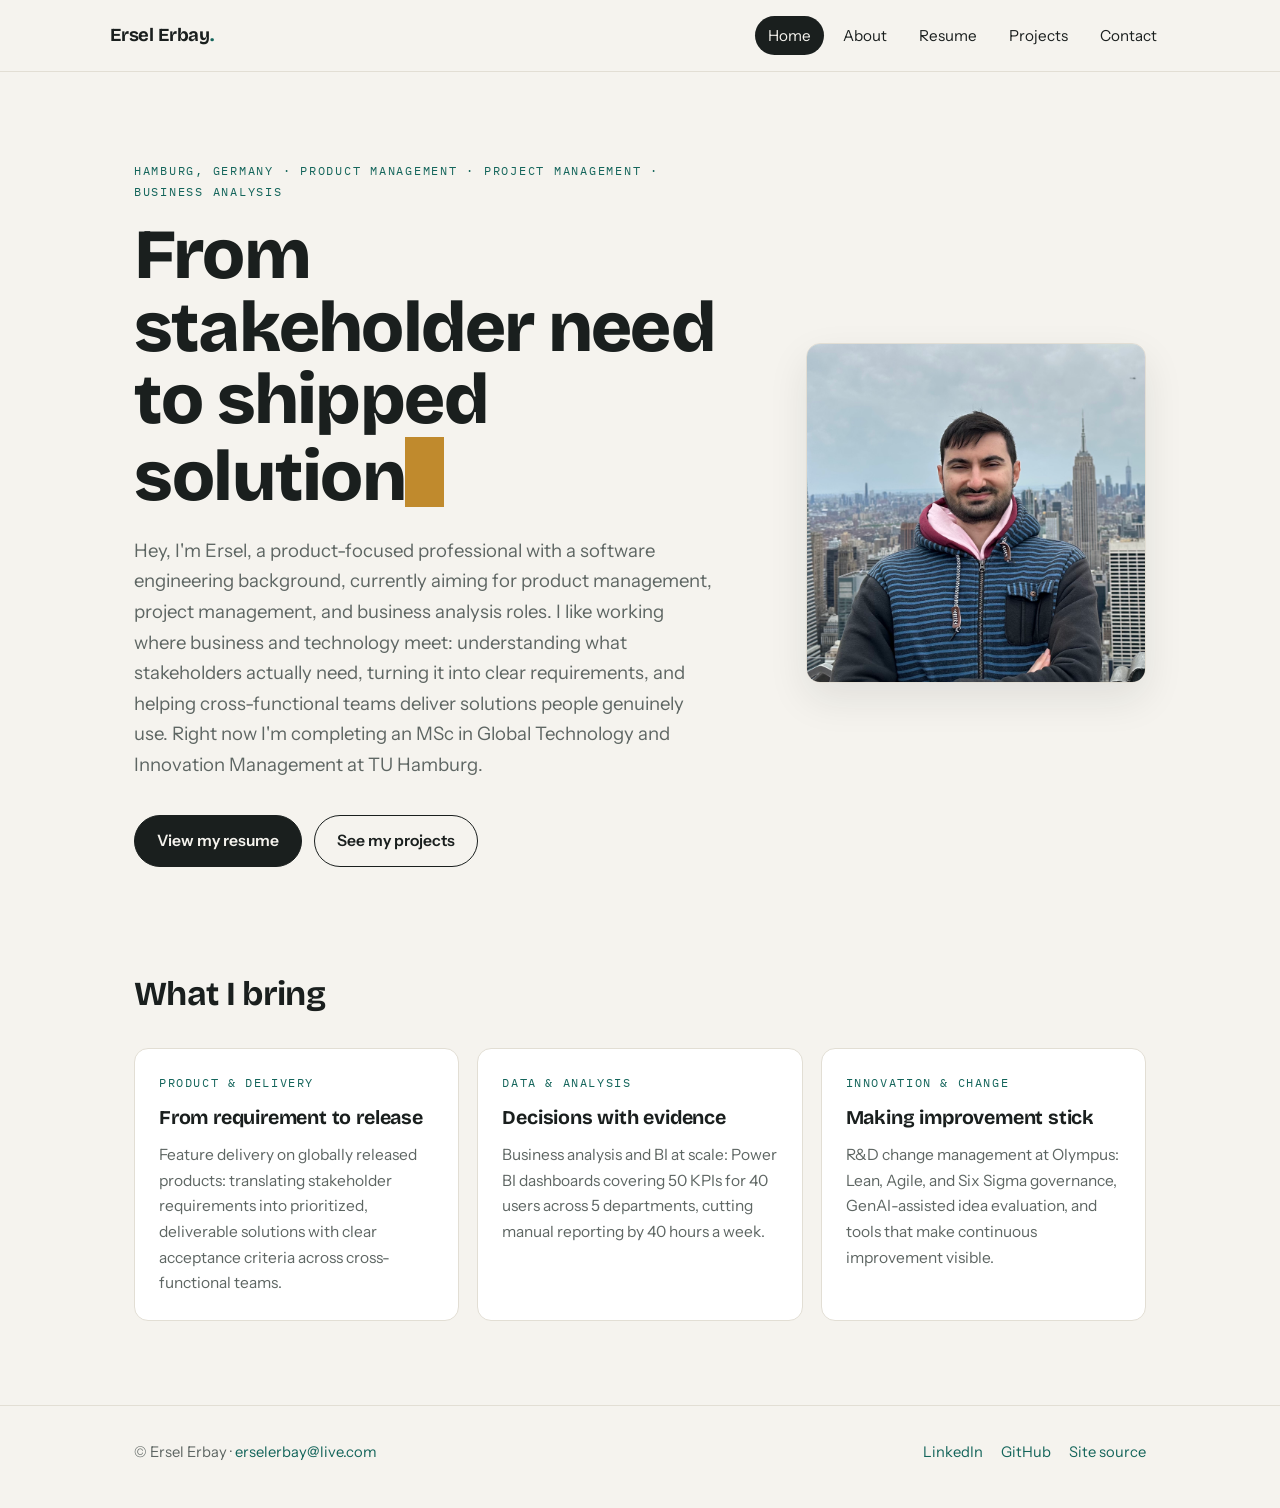
==== index.html @ 1e94f264 "Adding the files for the website" ====
<!DOCTYPE html>
<html lang="en">
<head>
  <meta charset="UTF-8">
  <meta name="viewport" content="width=device-width, initial-scale=1">
  <title>Ersel Erbay | Product &amp; Innovation</title>
  <meta name="description" content="Ersel Erbay's personal website. Product-focused professional with a software engineering background, based in Hamburg, Germany.">
  <link rel="canonical" href="https://erselerbay.com/">
  <meta property="og:type" content="website">
  <meta property="og:url" content="https://erselerbay.com/">
  <meta property="og:title" content="Ersel Erbay | Product & Innovation">
  <meta property="og:description" content="Product-focused professional with a software engineering background: product management, project management, and business analysis. Hamburg, Germany.">
  <meta property="og:image" content="https://erselerbay.com/images/ersel.jpg">
  <meta name="twitter:card" content="summary">
  <link rel="icon" href="data:image/svg+xml,%3Csvg xmlns='http://www.w3.org/2000/svg' viewBox='0 0 32 32'%3E%3Crect width='32' height='32' rx='7' fill='%2314655b'/%3E%3Ctext x='16' y='23' font-family='Georgia' font-size='19' font-weight='bold' fill='%23f5f3ee' text-anchor='middle'%3EE%3C/text%3E%3C/svg%3E">
  <script type="application/ld+json">
  {
    "@context": "https://schema.org",
    "@type": "Person",
    "name": "Ersel Erbay",
    "url": "https://erselerbay.com/",
    "image": "https://erselerbay.com/images/ersel.jpg",
    "jobTitle": "Product & Innovation Management",
    "email": "mailto:erselerbay@live.com",
    "address": { "@type": "PostalAddress", "addressLocality": "Hamburg", "addressCountry": "DE" },
    "alumniOf": [
      { "@type": "CollegeOrUniversity", "name": "Hamburg University of Technology (TU Hamburg)" },
      { "@type": "CollegeOrUniversity", "name": "Full Sail University" },
      { "@type": "CollegeOrUniversity", "name": "Izmir University of Economics" }
    ],
    "sameAs": [
      "https://www.linkedin.com/in/erselerbay",
      "https://github.com/jetdoctor"
    ]
  }
  </script>
  <link rel="stylesheet" href="/styles.css">
</head>
<body>

<header class="site-header">
  <div class="wrap nav">
    <a class="brand" href="/">Ersel Erbay<span class="dot">.</span></a>
    <button class="nav-toggle" aria-expanded="false" aria-controls="nav-links">Menu</button>
    <ul class="nav-links" id="nav-links">
      <li><a href="/" aria-current="page">Home</a></li>
      <li><a href="/about/">About</a></li>
      <li><a href="/resume/">Resume</a></li>
      <li><a href="/projects/">Projects</a></li>
      <li><a href="/contact/">Contact</a></li>
    </ul>
  </div>
</header>

<main>
  <div class="wrap">

    <section class="hero">
      <div class="hero-grid">
        <div>
          <p class="eyebrow">Hamburg, Germany · Product Management · Project Management · Business Analysis</p>
          <h1>From stakeholder need<br>to shipped solution<span class="cursor" aria-hidden="true"></span></h1>
          <p class="lede">
            Hey, I'm Ersel, a product-focused professional with a software engineering
            background, currently aiming for product management, project management, and
            business analysis roles. I like working where business and technology meet:
            understanding what stakeholders actually need, turning it into clear
            requirements, and helping cross-functional teams deliver solutions people
            genuinely use. Right now I'm completing an MSc in Global Technology and
            Innovation Management at TU Hamburg.
          </p>
          <div class="btn-row">
            <a class="btn btn-primary" href="/resume/">View my resume</a>
            <a class="btn btn-ghost" href="/projects/">See my projects</a>
          </div>
        </div>
        <img class="hero-portrait" src="/images/ersel.jpg" alt="Portrait of Ersel Erbay">
      </div>
    </section>

    <section aria-label="What I do">
      <h2>What I bring</h2>
      <div class="card-grid">
        <div class="card">
          <p class="k">Product &amp; Delivery</p>
          <h3>From requirement to release</h3>
          <p>Feature delivery on globally released products: translating stakeholder
             requirements into prioritized, deliverable solutions with clear acceptance
             criteria across cross-functional teams.</p>
        </div>
        <div class="card">
          <p class="k">Data &amp; Analysis</p>
          <h3>Decisions with evidence</h3>
          <p>Business analysis and BI at scale: Power BI dashboards covering 50 KPIs
             for 40 users across 5 departments, cutting manual reporting by
             40&nbsp;hours a week.</p>
        </div>
        <div class="card">
          <p class="k">Innovation &amp; Change</p>
          <h3>Making improvement stick</h3>
          <p>R&amp;D change management at Olympus: Lean, Agile, and Six&nbsp;Sigma
             governance, GenAI-assisted idea evaluation, and tools that make
             continuous improvement visible.</p>
        </div>
      </div>
    </section>

  </div>
</main>

<footer class="site-footer">
  <div class="wrap footer-inner">
    <span>© Ersel Erbay · <a href="mailto:erselerbay@live.com">erselerbay@live.com</a></span>
    <span class="footer-links">
      <a href="https://www.linkedin.com/in/erselerbay">LinkedIn</a>
      <a href="https://github.com/jetdoctor">GitHub</a>
      <a href="https://github.com/jetdoctor/Personal-Site-Final">Site source</a>
    </span>
  </div>
</footer>

<script src="/main.js"></script>
</body>
</html>
---- styles.css ----
/* ============================================================
   erselerbay.com - shared stylesheet
   Edit colors & fonts here; every page uses this file.
   ============================================================ */

/* Self-hosted fonts (no Google Fonts request - GDPR-friendly, faster) */
@font-face {
  font-family: "Bricolage Grotesque";
  src: url("/fonts/bricolage-grotesque-latin-wght-normal.woff2") format("woff2-variations");
  font-weight: 200 800;
  font-style: normal;
  font-display: swap;
}
@font-face {
  font-family: "Instrument Sans";
  src: url("/fonts/instrument-sans-latin-wght-normal.woff2") format("woff2-variations");
  font-weight: 400 700;
  font-style: normal;
  font-display: swap;
}
@font-face {
  font-family: "IBM Plex Mono";
  src: url("/fonts/ibm-plex-mono-latin-400-normal.woff2") format("woff2");
  font-weight: 400;
  font-style: normal;
  font-display: swap;
}
@font-face {
  font-family: "IBM Plex Mono";
  src: url("/fonts/ibm-plex-mono-latin-600-normal.woff2") format("woff2");
  font-weight: 600;
  font-style: normal;
  font-display: swap;
}

:root {
  --paper: #f5f3ee;
  --card: #ffffff;
  --ink: #1a1f1e;
  --muted: #5e6663;
  --line: #e2ded4;
  --accent: #14655b;
  --accent-dark: #0e4a43;
  --accent-soft: #e4eeeb;
  --gold: #c08a2d;
  --prose: #3c4341;
  --header-bg: rgba(245, 243, 238, 0.88);
  --shadow: rgba(26, 31, 30, 0.09);

  --font-display: "Bricolage Grotesque", Georgia, serif;
  --font-body: "Instrument Sans", -apple-system, "Segoe UI", sans-serif;
  --font-mono: "IBM Plex Mono", ui-monospace, monospace;

  --maxw: 1060px;
  --radius: 14px;
}

* { box-sizing: border-box; }

html { scroll-behavior: smooth; }

body {
  margin: 0;
  background: var(--paper);
  color: var(--ink);
  font-family: var(--font-body);
  font-size: 17px;
  line-height: 1.65;
  -webkit-font-smoothing: antialiased;
}

img { max-width: 100%; display: block; }

a { color: var(--accent); text-decoration: none; }
a:hover { color: var(--accent-dark); text-decoration: underline; }

:focus-visible {
  outline: 3px solid var(--accent);
  outline-offset: 2px;
  border-radius: 4px;
}

.wrap {
  max-width: var(--maxw);
  margin: 0 auto;
  padding: 0 24px;
}

/* ---------- Header / nav ---------- */

.site-header {
  position: sticky;
  top: 0;
  z-index: 10;
  background: var(--header-bg);
  backdrop-filter: blur(8px);
  border-bottom: 1px solid var(--line);
}

.nav {
  display: flex;
  align-items: center;
  justify-content: space-between;
  padding: 16px 0;
}

.brand {
  font-family: var(--font-display);
  font-weight: 700;
  font-size: 1.15rem;
  color: var(--ink);
  letter-spacing: -0.01em;
}
.brand:hover { color: var(--accent); text-decoration: none; }
.brand .dot { color: var(--accent); }

.nav-links {
  display: flex;
  gap: 6px;
  list-style: none;
  margin: 0;
  padding: 0;
}

.nav-links a {
  display: block;
  padding: 7px 13px;
  border-radius: 999px;
  color: var(--ink);
  font-size: 0.95rem;
}
.nav-links a:hover { background: var(--accent-soft); text-decoration: none; }
.nav-links a[aria-current="page"] {
  background: var(--ink);
  color: var(--paper);
}

.nav-toggle { display: none; }

/* ---------- Hero ---------- */

.hero { padding: 88px 0 56px; }

.eyebrow {
  font-family: var(--font-mono);
  font-size: 0.78rem;
  letter-spacing: 0.14em;
  text-transform: uppercase;
  color: var(--accent);
  margin: 0 0 18px;
}

h1 {
  font-family: var(--font-display);
  font-weight: 800;
  font-size: clamp(2.6rem, 6.5vw, 4.4rem);
  line-height: 1.03;
  letter-spacing: -0.025em;
  margin: 0 0 22px;
}

h1 .accent { color: var(--accent); }

.lede {
  font-size: 1.16rem;
  color: var(--muted);
  max-width: 42em;
  margin: 0 0 34px;
}

.cursor {
  display: inline-block;
  width: 0.55em;
  height: 1em;
  background: var(--gold);
  vertical-align: -0.1em;
  animation: blink 1.1s steps(1) infinite;
}
@keyframes blink { 50% { opacity: 0; } }

.btn-row { display: flex; gap: 12px; flex-wrap: wrap; }

.btn {
  display: inline-block;
  padding: 12px 22px;
  border-radius: 999px;
  font-weight: 600;
  font-size: 0.98rem;
  border: 1.5px solid var(--ink);
  transition: transform 0.12s ease;
}
.btn:hover { text-decoration: none; transform: translateY(-2px); }
.btn-primary { background: var(--ink); color: var(--paper); }
.btn-primary:hover { background: var(--accent-dark); border-color: var(--accent-dark); color: #fff; }
.btn-ghost { color: var(--ink); background: transparent; }
.btn-ghost:hover { background: var(--accent-soft); }


/* ---------- Hero portrait (home) ---------- */

.hero-grid {
  display: grid;
  grid-template-columns: 1.55fr 1fr;
  gap: 56px;
  align-items: center;
}
.hero-portrait {
  width: 100%;
  max-width: 340px;
  justify-self: end;
  border-radius: var(--radius);
  border: 1px solid var(--line);
  box-shadow: 0 16px 40px var(--shadow);
}

/* ---------- Sections ---------- */

section { padding: 44px 0; }

h2 {
  font-family: var(--font-display);
  font-weight: 700;
  font-size: clamp(1.6rem, 3.2vw, 2.1rem);
  letter-spacing: -0.02em;
  margin: 0 0 10px;
}

h3 {
  font-family: var(--font-display);
  font-weight: 700;
  font-size: 1.22rem;
  letter-spacing: -0.01em;
  margin: 0 0 6px;
}

.section-intro { color: var(--muted); max-width: 44em; margin-top: 0; }

/* ---------- Cards ---------- */

.card-grid {
  display: grid;
  grid-template-columns: repeat(3, 1fr);
  gap: 18px;
  margin-top: 26px;
}

.card {
  background: var(--card);
  border: 1px solid var(--line);
  border-radius: var(--radius);
  padding: 24px;
}

.card .k {
  font-family: var(--font-mono);
  font-size: 0.72rem;
  letter-spacing: 0.14em;
  text-transform: uppercase;
  color: var(--accent);
  margin: 0 0 10px;
}
.card p { margin: 0; color: var(--muted); font-size: 0.97rem; }
.card h3 { margin-bottom: 8px; }

/* ---------- Timeline (resume) ---------- */

.timeline { margin-top: 10px; }

.t-item {
  display: grid;
  grid-template-columns: 175px 1fr;
  gap: 26px;
  padding: 26px 0;
  border-bottom: 1px solid var(--line);
}
.t-item:last-child { border-bottom: 0; }

.t-date {
  font-family: var(--font-mono);
  font-size: 0.82rem;
  color: var(--muted);
  padding-top: 4px;
  white-space: nowrap;
}

.t-body h3 { margin-bottom: 2px; }

.t-org {
  color: var(--accent);
  font-weight: 600;
  font-size: 0.98rem;
  margin: 0 0 10px;
}

.t-body ul { margin: 0; padding-left: 20px; color: var(--muted); }
.t-body li { margin-bottom: 7px; font-size: 0.97rem; }
.t-body li:last-child { margin-bottom: 0; }
.t-note { color: var(--muted); font-style: italic; font-size: 0.95rem; margin: 6px 0 0; }

/* ---------- Skills ---------- */

.skill-group { margin-bottom: 22px; }
.skill-group .k {
  font-family: var(--font-mono);
  font-size: 0.74rem;
  letter-spacing: 0.14em;
  text-transform: uppercase;
  color: var(--accent);
  margin: 0 0 10px;
}
.tags { display: flex; flex-wrap: wrap; gap: 8px; }
.tag {
  background: var(--card);
  border: 1px solid var(--line);
  border-radius: 999px;
  padding: 5px 13px;
  font-size: 0.87rem;
  color: var(--ink);
}

/* ---------- Player card (signature element) ---------- */

.player-card {
  background: var(--ink);
  color: #e8ebe9;
  border-radius: var(--radius);
  padding: 28px 30px;
  font-family: var(--font-mono);
  margin-top: 30px;
  position: relative;
  overflow: hidden;
}
.player-card::after {
  content: "▲ ▲ ● ■";
  position: absolute;
  right: 24px;
  top: 22px;
  font-size: 0.7rem;
  letter-spacing: 0.4em;
  color: var(--gold);
  opacity: 0.85;
}
.player-card .pc-title {
  font-size: 0.72rem;
  letter-spacing: 0.22em;
  text-transform: uppercase;
  color: var(--gold);
  margin: 0 0 18px;
}
.pc-grid {
  display: grid;
  grid-template-columns: repeat(4, auto);
  gap: 10px 40px;
}
.pc-stat .n {
  font-size: 1.3rem;
  font-weight: 600;
  color: #fff;
  display: block;
  font-variant-numeric: tabular-nums;
}
.pc-stat .l {
  font-size: 0.7rem;
  letter-spacing: 0.14em;
  text-transform: uppercase;
  color: #9aa5a1;
}
.pc-stat a { color: #fff; }
.pc-stat a:hover { color: var(--gold); }

/* ---------- Projects ---------- */

.project-grid {
  display: grid;
  grid-template-columns: repeat(2, 1fr);
  gap: 22px;
  margin-top: 26px;
}

.project {
  background: var(--card);
  border: 1px solid var(--line);
  border-radius: var(--radius);
  overflow: hidden;
  display: flex;
  flex-direction: column;
  transition: transform 0.15s ease, box-shadow 0.15s ease;
}
.project:hover { transform: translateY(-3px); box-shadow: 0 10px 28px var(--shadow); }

.project img { aspect-ratio: 16 / 9; object-fit: cover; width: 100%; }

.project .p-body { padding: 20px 22px 24px; }
.project .p-meta {
  font-family: var(--font-mono);
  font-size: 0.74rem;
  letter-spacing: 0.1em;
  text-transform: uppercase;
  color: var(--accent);
  margin: 0 0 8px;
}
.project p { color: var(--muted); font-size: 0.95rem; margin: 0; }
.project h3 a { color: var(--ink); }
.project h3 a:hover { color: var(--accent); }

/* ---------- About / prose ---------- */

.prose { max-width: 46em; }
.prose p { color: var(--prose); }
.prose ul { color: var(--prose); padding-left: 22px; }
.prose li { margin-bottom: 8px; }
.two-col {
  display: grid;
  grid-template-columns: 1fr 1fr;
  gap: 40px;
  align-items: start;
}
.portrait {
  border-radius: var(--radius);
  border: 1px solid var(--line);
}

/* ---------- Contact ---------- */

.contact-grid {
  display: grid;
  grid-template-columns: repeat(3, 1fr);
  gap: 18px;
  margin-top: 26px;
}
.contact-grid .card a { font-weight: 600; word-break: break-all; }

/* ---------- Footer ---------- */

.site-footer {
  border-top: 1px solid var(--line);
  margin-top: 40px;
  padding: 34px 0 44px;
  color: var(--muted);
  font-size: 0.92rem;
}
.footer-inner {
  display: flex;
  justify-content: space-between;
  gap: 20px;
  flex-wrap: wrap;
  align-items: center;
}
.footer-links { display: flex; gap: 18px; }

/* ---------- Responsive ---------- */

@media (max-width: 820px) {
  .card-grid, .contact-grid { grid-template-columns: 1fr; }
  .project-grid { grid-template-columns: 1fr; }
  .two-col { grid-template-columns: 1fr; }
  .pc-grid { grid-template-columns: repeat(2, auto); }
  .t-item { grid-template-columns: 1fr; gap: 6px; }
  .hero { padding: 56px 0 36px; }
  .hero-grid { grid-template-columns: 1fr; gap: 28px; }
  .hero-portrait { justify-self: start; max-width: 240px; }

  .nav-toggle {
    display: block;
    background: none;
    border: 1.5px solid var(--ink);
    border-radius: 8px;
    padding: 6px 12px;
    font: inherit;
    cursor: pointer;
  }
  .nav-links {
    display: none;
    position: absolute;
    top: 100%;
    left: 0;
    right: 0;
    background: var(--paper);
    border-bottom: 1px solid var(--line);
    flex-direction: column;
    padding: 10px 24px 18px;
    gap: 4px;
  }
  .nav-links.open { display: flex; }
  .nav { position: relative; }
}

@media (prefers-reduced-motion: reduce) {
  * { animation: none !important; transition: none !important; }
  html { scroll-behavior: auto; }
}


/* ---------- Case studies (product & analysis work) ---------- */

.case {
  background: var(--card);
  border: 1px solid var(--line);
  border-radius: var(--radius);
  padding: 28px 30px;
  margin-top: 22px;
}
.case .p-meta {
  font-family: var(--font-mono);
  font-size: 0.74rem;
  letter-spacing: 0.1em;
  text-transform: uppercase;
  color: var(--accent);
  margin: 0 0 8px;
}
.case p { color: var(--prose); font-size: 0.98rem; }
.case .outcome {
  display: flex;
  gap: 26px;
  flex-wrap: wrap;
  margin-top: 18px;
  padding-top: 16px;
  border-top: 1px dashed var(--line);
}
.case .outcome div { font-family: var(--font-mono); }
.case .outcome .n { font-size: 1.25rem; font-weight: 600; color: var(--accent); display: block; font-variant-numeric: tabular-nums; }
.case .outcome .l { font-size: 0.68rem; letter-spacing: 0.12em; text-transform: uppercase; color: var(--muted); }

/* ---------- Dark mode (follows system preference) ---------- */

@media (prefers-color-scheme: dark) {
  :root {
    --paper: #141817;
    --card: #1c2220;
    --ink: #e9ecea;
    --muted: #9aa5a1;
    --line: #2b3330;
    --accent: #56c7b4;
    --accent-dark: #7fdccb;
    --accent-soft: rgba(86, 199, 180, 0.13);
    --gold: #d9a84e;
    --prose: #c4ccc9;
    --header-bg: rgba(20, 24, 23, 0.88);
    --shadow: rgba(0, 0, 0, 0.45);
  }
  .player-card { border: 1px solid var(--line); }
  .btn-primary:hover { background: var(--accent); border-color: var(--accent); color: #10201c; }
}
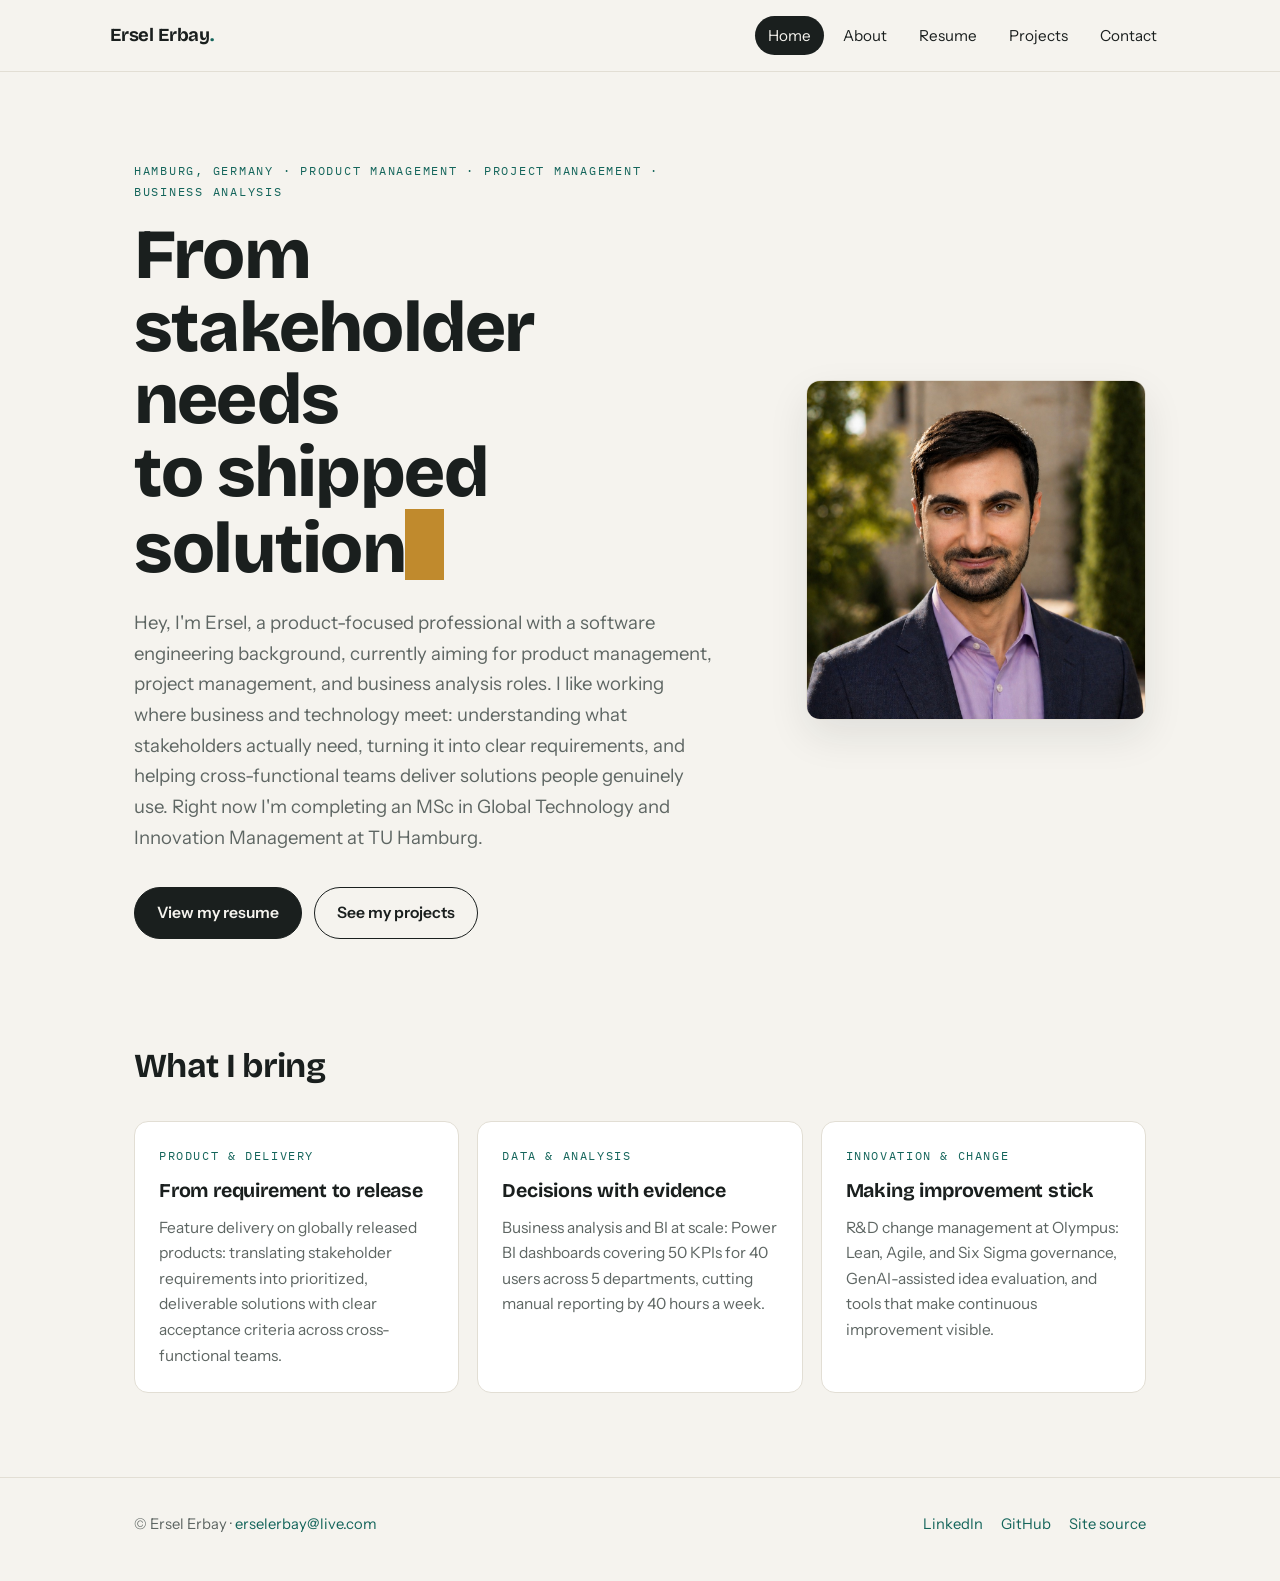
==== commit 20069dcc: "Update index.html" ====
--- a/index.html
+++ b/index.html
@@ -59,7 +59,7 @@
       <div class="hero-grid">
         <div>
           <p class="eyebrow">Hamburg, Germany · Product Management · Project Management · Business Analysis</p>
-          <h1>From stakeholder need<br>to shipped solution<span class="cursor" aria-hidden="true"></span></h1>
+          <h1>From stakeholder needs<br>to shipped solution<span class="cursor" aria-hidden="true"></span></h1>
           <p class="lede">
             Hey, I'm Ersel, a product-focused professional with a software engineering
             background, currently aiming for product management, project management, and
--- a/styles.css
+++ b/styles.css
@@ -321,7 +321,7 @@
 /* ---------- Player card (signature element) ---------- */
 
 .player-card {
-  background: var(--ink);
+  background: #161b1a;
   color: #e8ebe9;
   border-radius: var(--radius);
   padding: 28px 30px;
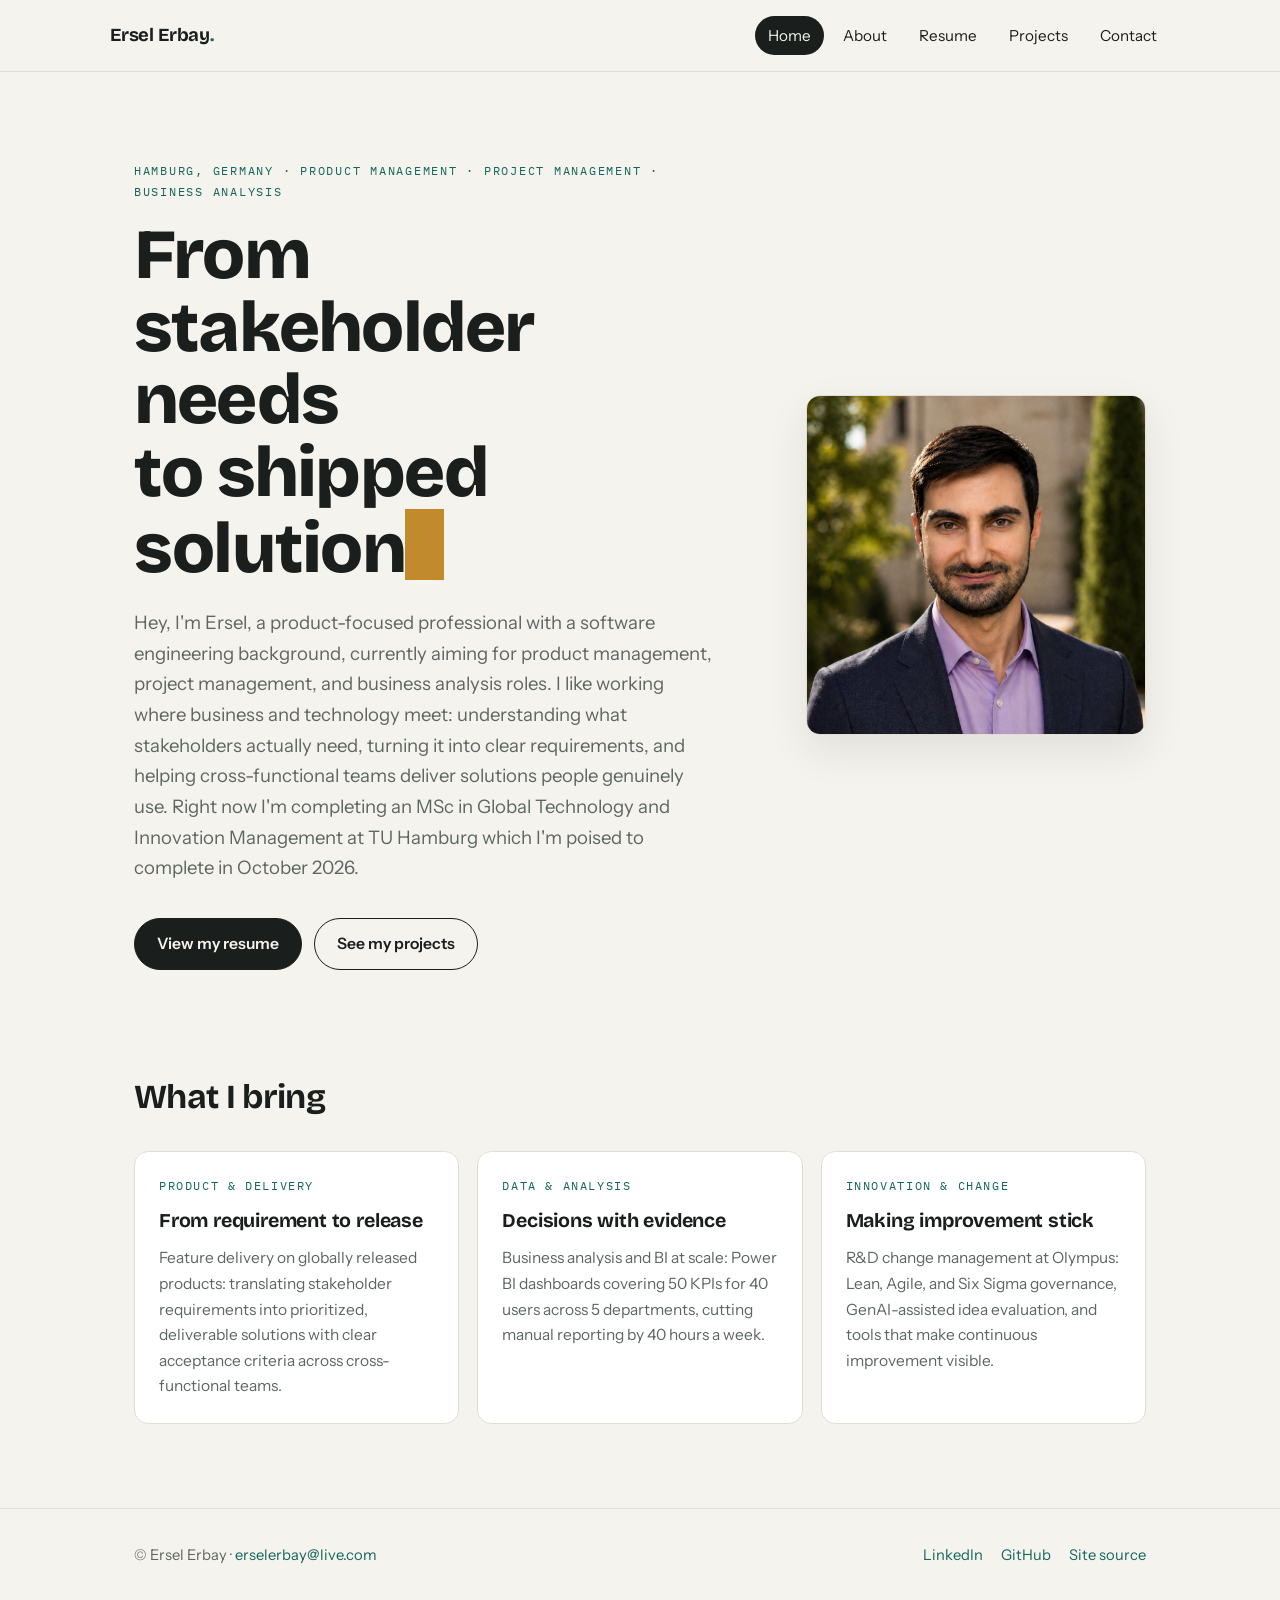
==== commit 8df13e8b: "Update index.html" ====
--- a/index.html
+++ b/index.html
@@ -12,7 +12,9 @@
   <meta property="og:description" content="Product-focused professional with a software engineering background: product management, project management, and business analysis. Hamburg, Germany.">
   <meta property="og:image" content="https://erselerbay.com/images/ersel.jpg">
   <meta name="twitter:card" content="summary">
-  <link rel="icon" href="data:image/svg+xml,%3Csvg xmlns='http://www.w3.org/2000/svg' viewBox='0 0 32 32'%3E%3Crect width='32' height='32' rx='7' fill='%2314655b'/%3E%3Ctext x='16' y='23' font-family='Georgia' font-size='19' font-weight='bold' fill='%23f5f3ee' text-anchor='middle'%3EE%3C/text%3E%3C/svg%3E">
+  <link rel="icon" href="/favicon.ico" sizes="48x48">
+  <link rel="icon" href="/icon-192.png" type="image/png" sizes="192x192">
+  <link rel="apple-touch-icon" href="/apple-touch-icon.png">  
   <script type="application/ld+json">
   {
     "@context": "https://schema.org",
@@ -67,7 +69,7 @@
             understanding what stakeholders actually need, turning it into clear
             requirements, and helping cross-functional teams deliver solutions people
             genuinely use. Right now I'm completing an MSc in Global Technology and
-            Innovation Management at TU Hamburg.
+            Innovation Management at TU Hamburg which I'm poised to complete in October 2026.
           </p>
           <div class="btn-row">
             <a class="btn btn-primary" href="/resume/">View my resume</a>
@@ -114,7 +116,7 @@
     <span class="footer-links">
       <a href="https://www.linkedin.com/in/erselerbay">LinkedIn</a>
       <a href="https://github.com/jetdoctor">GitHub</a>
-      <a href="https://github.com/jetdoctor/Personal-Site-Final">Site source</a>
+      <a href="https://github.com/Jetdoctor/personal-site-new">Site source</a>
     </span>
   </div>
 </footer>
